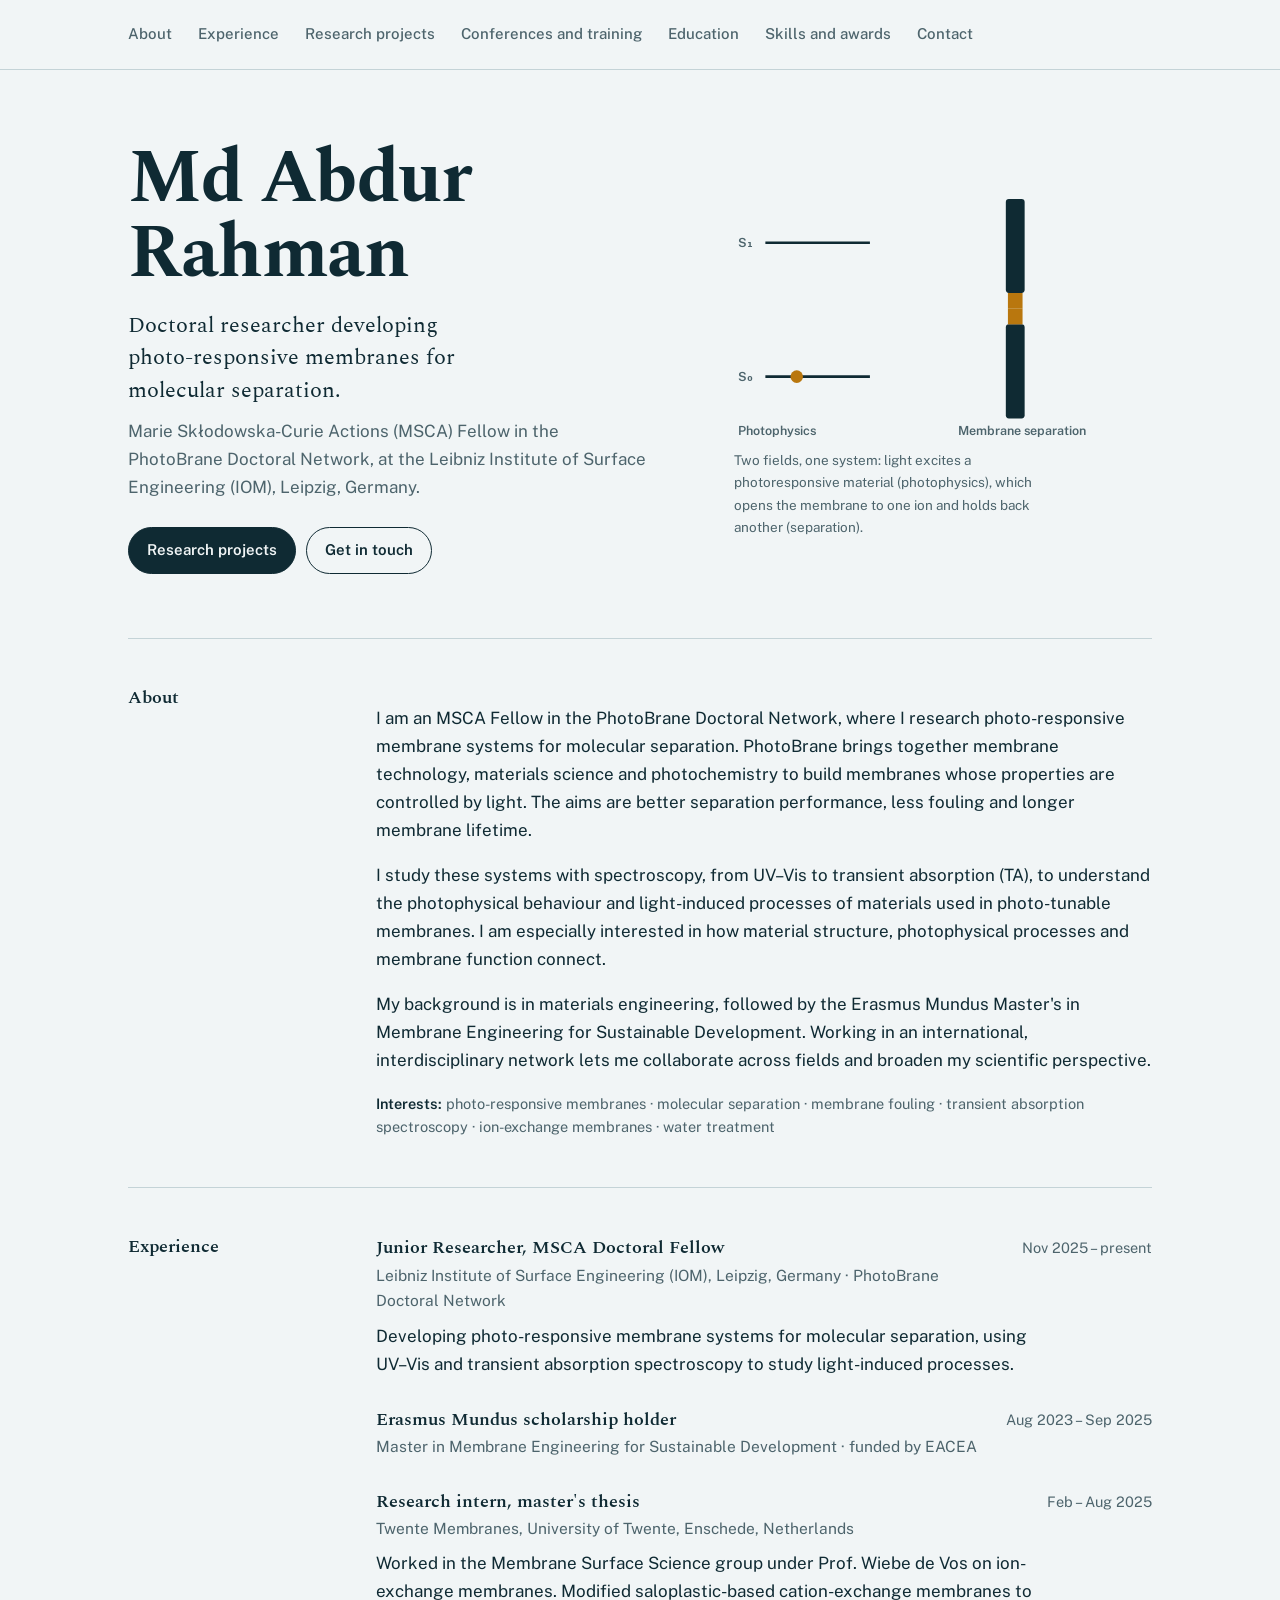
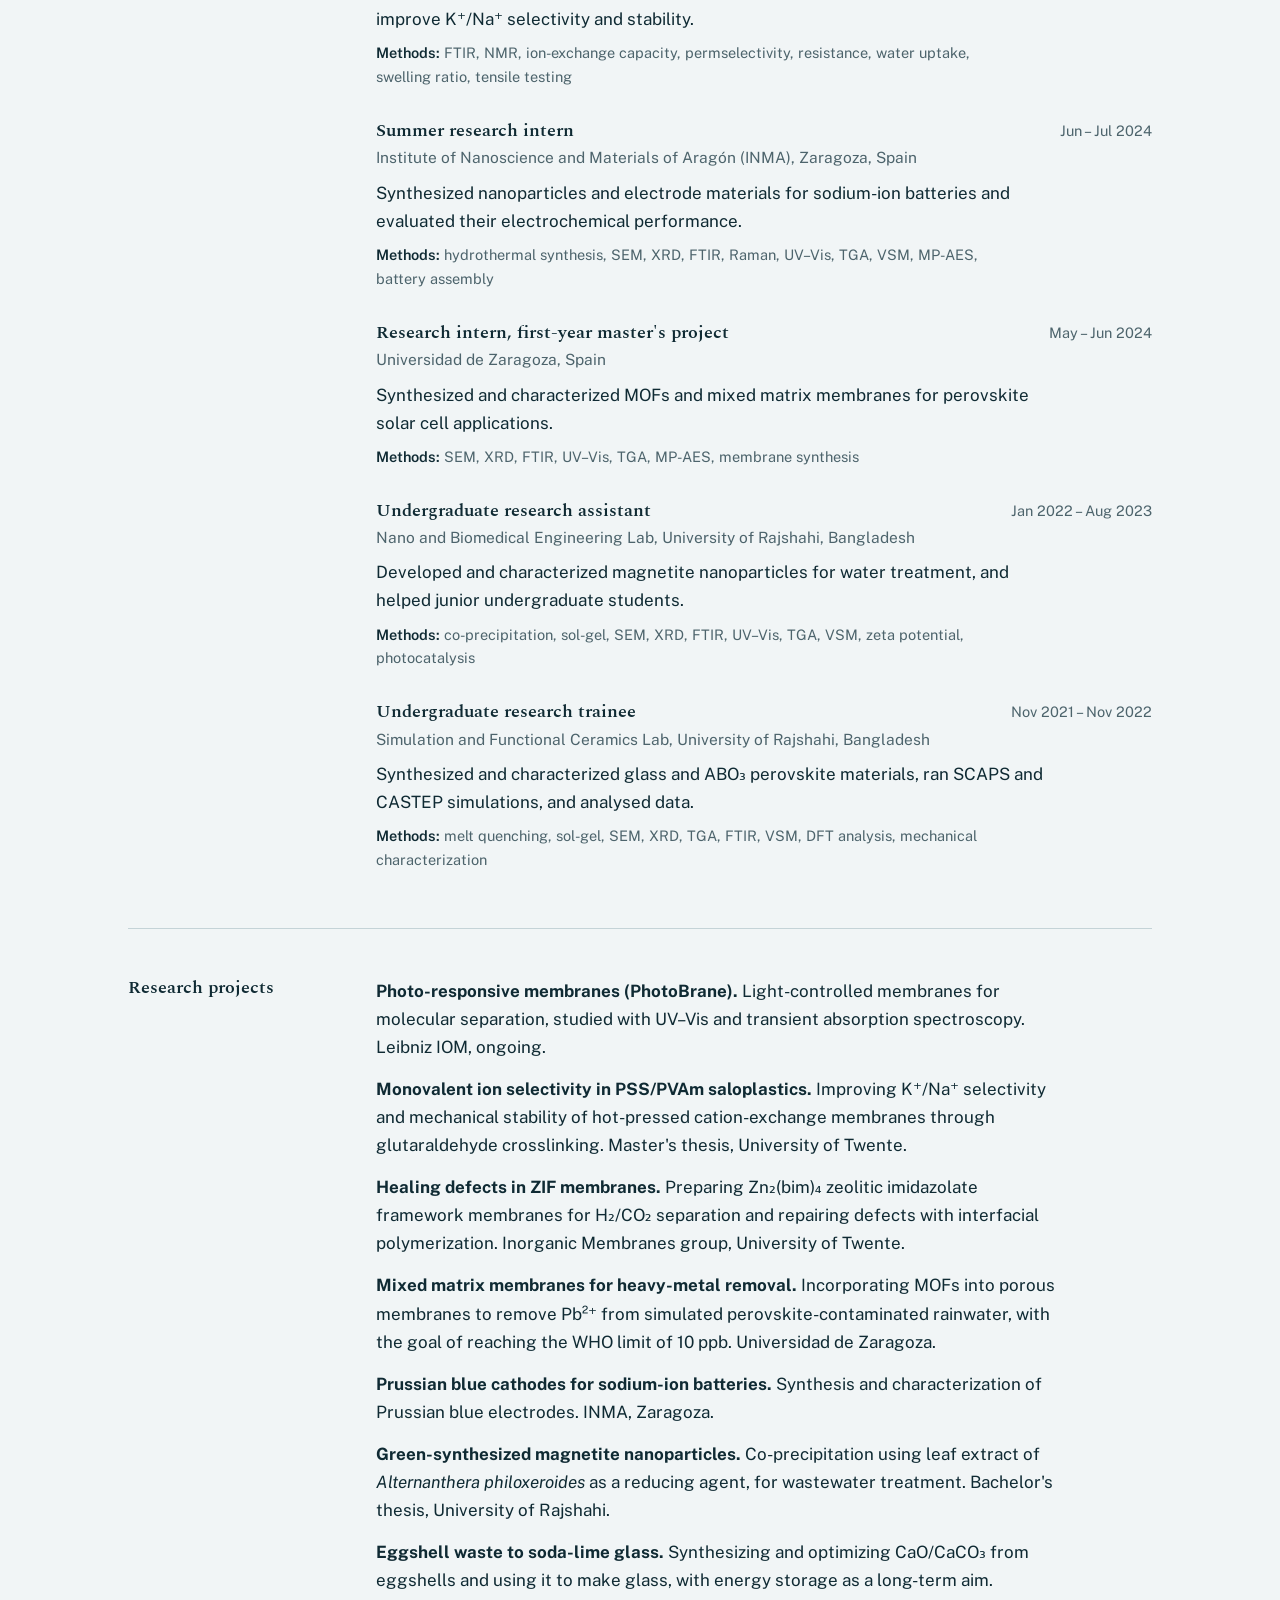
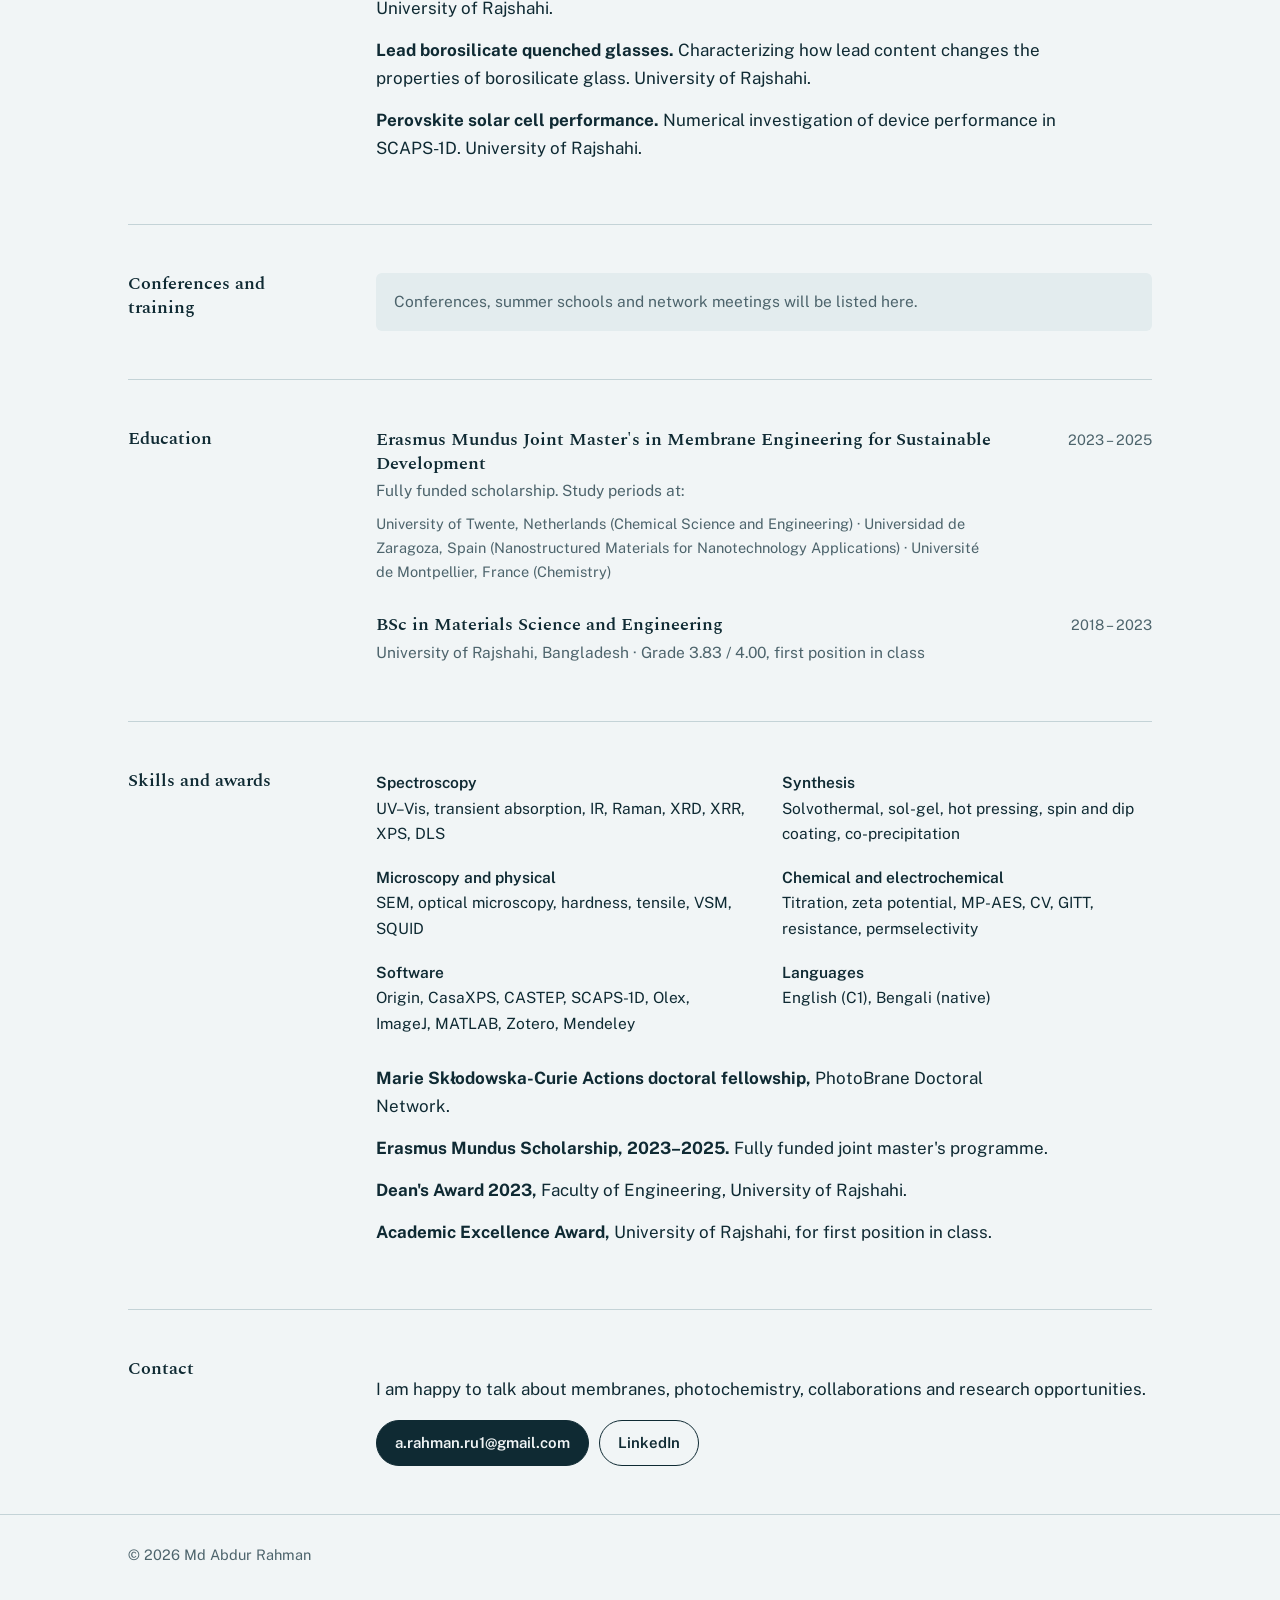
==== index.html @ 2a1a39f0 "Rename index(3).html to index.html" ====
<!DOCTYPE html>
<html lang="en">
<head>
<meta charset="utf-8">
<meta name="viewport" content="width=device-width, initial-scale=1">
<title>Md Abdur Rahman · Doctoral Researcher, Photo-responsive Membranes</title>
<meta name="description" content="MSCA doctoral researcher in the PhotoBrane network at Leibniz IOM, developing photo-responsive membranes for molecular separation.">
<link rel="preconnect" href="https://fonts.googleapis.com">
<link rel="preconnect" href="https://fonts.gstatic.com" crossorigin>
<link href="https://fonts.googleapis.com/css2?family=Spectral:ital,wght@0,400;0,600;0,700;1,400&family=Public+Sans:wght@400;500;600&display=swap" rel="stylesheet">
<style>
:root{
  --bg:#F1F5F6; --surface:#E3ECEE; --ink:#0F2A33; --muted:#4D646C; --rule:#C4D3D7; --accent:#0B7A8A; --accent-ink:#065766; --amber:#B9770E;
  --serif:'Spectral',Georgia,'Times New Roman',serif; --sans:'Public Sans',system-ui,-apple-system,'Segoe UI',sans-serif;
}
@media (prefers-color-scheme:dark){
  :root{--bg:#0C1A20; --surface:#142830; --ink:#E6EFF1; --muted:#9DB3BA; --rule:#244049; --accent:#4FC3D2; --accent-ink:#7FD8E3; --amber:#F2B84B;}
}
*{box-sizing:border-box}
html{scroll-behavior:smooth}
body{margin:0;background:var(--bg);color:var(--ink);font:400 17px/1.65 var(--sans);-webkit-font-smoothing:antialiased}
a{color:var(--accent-ink);text-underline-offset:3px}
a:focus-visible{outline:3px solid var(--accent);outline-offset:3px;border-radius:2px}
.wrap{max-width:1080px;margin:0 auto;padding:0 28px}
header.top{padding:22px 0;border-bottom:1px solid var(--rule)}
nav{display:flex;flex-wrap:wrap;gap:6px 26px;font-size:15px;font-weight:500}
nav a{color:var(--muted);text-decoration:none}
nav a:hover{color:var(--ink)}
.hero{display:grid;grid-template-columns:1.15fr .85fr;gap:40px;align-items:center;padding:72px 0 64px}
h1{font:700 clamp(2.6rem,6.2vw,4.6rem)/1.02 var(--serif);letter-spacing:-.02em;margin:0 0 18px}
.lede{font:400 1.35rem/1.5 var(--serif);color:var(--ink);max-width:34ch;margin:0 0 10px}
.sub{color:var(--muted);margin:0 0 26px;max-width:52ch}
.links{display:flex;flex-wrap:wrap;gap:10px}
.btn{display:inline-block;padding:10px 18px;border:1.5px solid var(--ink);border-radius:999px;font-weight:600;font-size:15px;text-decoration:none;color:var(--ink)}
.btn.primary{background:var(--ink);color:var(--bg)}
.btn:hover{background:var(--accent);border-color:var(--accent);color:#fff}
figure{margin:0}
figcaption{font-size:13.5px;color:var(--muted);margin-top:8px;max-width:40ch}
svg.mem{width:100%;height:auto;display:block}
.mem .wall{fill:var(--ink)}
.mem .k{fill:var(--accent)}
.mem .na{fill:var(--muted)}
.mem .lvl{stroke:var(--ink);stroke-width:2.5}
.mem .photon{fill:none;stroke:var(--amber);stroke-width:2.2}
.mem .head{fill:var(--amber)}
.mem .dhead{fill:var(--muted)}
.mem .flap{fill:var(--amber);transform-box:fill-box}
.mem .e{fill:var(--amber)}
.mem .decay{stroke:var(--muted);stroke-width:1.8;stroke-dasharray:4 4}
.mem .link{fill:none;stroke:var(--amber);stroke-width:1.5;stroke-dasharray:3 4}
.mem text{font:600 12px var(--sans);fill:var(--muted)}
.mem text.hv{font:italic 600 14px var(--serif);fill:var(--amber)}
.e{animation:elec 8s ease-in-out infinite}
.up,.down,.link{opacity:0}
.up{animation:up 8s linear infinite}
.down{animation:down 8s linear infinite}
.link{animation:link 8s linear infinite}
.ftop{transform-origin:50% 0;animation:gate 8s ease-in-out infinite}
.fbot{transform-origin:50% 100%;animation:gate 8s ease-in-out infinite}
.k1,.k2,.k3{opacity:0;animation:pass 8s ease-in-out infinite}
.k2{animation-delay:.3s}
.k3{animation-delay:.6s}
.n1,.n2{opacity:0;animation:bounce 8s ease-in-out infinite}
.n2{animation-delay:1.2s}
@keyframes elec{0%,25%{transform:translateY(0)}33%,70%{transform:translateY(-128px)}78%,100%{transform:translateY(0)}}
@keyframes up{0%,24%{opacity:0}27%,33%{opacity:1}36%,100%{opacity:0}}
@keyframes down{0%,70%{opacity:0}72%,78%{opacity:1}80%,100%{opacity:0}}
@keyframes link{0%,33%{opacity:0}38%,70%{opacity:.9}76%,100%{opacity:0}}
@keyframes gate{0%,32%{transform:scaleY(1)}40%,70%{transform:scaleY(0)}78%,100%{transform:scaleY(1)}}
@keyframes pass{0%{transform:translate(0,0);opacity:0}5%{opacity:1}38%{transform:translate(32px,0);opacity:1}42%{transform:translate(32px,0)}62%{transform:translate(110px,0);opacity:1}72%{transform:translate(135px,0);opacity:0}100%{transform:translate(0,0);opacity:0}}
@keyframes bounce{0%{transform:translate(0,0);opacity:0}5%{opacity:1}35%{transform:translate(34px,0)}55%{transform:translate(20px,4px)}95%{opacity:1}100%{transform:translate(0,0);opacity:0}}
@media (prefers-reduced-motion:reduce){
  .e,.up,.down,.link,.ftop,.fbot,.k1,.k2,.k3,.n1,.n2{animation:none}
  .e{transform:translateY(-128px)}.up{opacity:1}.link{opacity:.9}
  .ftop,.fbot{transform:scaleY(0)}
  .k1{transform:translate(120px,0);opacity:1}.k2{transform:translate(95px,0);opacity:1}.k3{transform:translate(70px,0);opacity:1}
  .n1,.n2{opacity:1;transform:translate(30px,0)}
}
.note{background:var(--surface);padding:16px 18px;border-radius:6px;color:var(--muted);font-size:15.5px;margin:0}
section{display:grid;grid-template-columns:200px 1fr;gap:20px 48px;padding:48px 0;border-top:1px solid var(--rule)}
section>h2{font:600 1.15rem/1.3 var(--serif);margin:0;color:var(--ink)}
.item{margin:0 0 30px}
.item:last-child{margin-bottom:0}
.item h3{font:600 1.12rem/1.35 var(--serif);margin:0}
.item .where{color:var(--muted);margin:2px 0 8px;font-size:15.5px}
.item .when{float:right;margin-left:16px;font-size:14.5px;color:var(--muted);white-space:nowrap}
.item p{margin:0 0 8px;max-width:68ch}
.tags{font-size:14.5px;color:var(--muted);margin:0}
.tags b{color:var(--ink);font-weight:600}
.cols{display:grid;grid-template-columns:1fr 1fr;gap:18px 36px}
.cols p{margin:0;font-size:15.5px}
.cols b{display:block;font-weight:600}
ul.plain{list-style:none;margin:0;padding:0}
ul.plain li{margin:0 0 14px;max-width:68ch}
footer{border-top:1px solid var(--rule);padding:28px 0 48px;color:var(--muted);font-size:14.5px}
@media (max-width:820px){
  .hero{grid-template-columns:1fr;padding:48px 0 40px}
  section{grid-template-columns:1fr;gap:14px;padding:36px 0}
  .cols{grid-template-columns:1fr}
  body{font-size:16.5px}
}
</style>
</head>
<body>

<header class="top"><div class="wrap">
  <nav aria-label="Sections">
    <a href="#about">About</a><a href="#experience">Experience</a><a href="#projects">Research projects</a><a href="#events">Conferences and training</a><a href="#education">Education</a><a href="#skills">Skills and awards</a><a href="#contact">Contact</a>
  </nav>
</div></header>

<main class="wrap">

<div class="hero">
  <div>
    <h1>Md Abdur Rahman</h1>
    <p class="lede">Doctoral researcher developing photo-responsive membranes for molecular separation.</p>
    <p class="sub">Marie Skłodowska-Curie Actions (MSCA) Fellow in the PhotoBrane Doctoral Network, at the Leibniz Institute of Surface Engineering (IOM), Leipzig, Germany.</p>
    <div class="links">
      <a class="btn primary" href="#projects">Research projects</a>
      <a class="btn" href="#contact">Get in touch</a>
    </div>
  </div>
  <figure>
    <svg class="mem" viewBox="0 0 400 252" role="img" aria-label="Diagram: light excites a molecule from its ground state to an excited state, which opens a gate in a membrane so potassium ions pass while sodium ions are held back">
      <!-- photophysics: energy levels, absorption and relaxation -->
      <line class="lvl" x1="30" y1="62" x2="130" y2="62"/>
      <line class="lvl" x1="30" y1="190" x2="130" y2="190"/>
      <text x="4" y="66">S₁</text><text x="4" y="194">S₀</text>
      <g class="up">
        <path class="photon" d="M60 188 q8 -9 0 -18 t0 -18 t0 -18 t0 -18 t0 -18 t0 -18 t0 -18"/>
        <polygon class="head" points="54,70 60,58 66,70"/>
        <text class="hv" x="70" y="128">hν</text>
      </g>
      <g class="down">
        <line class="decay" x1="108" y1="72" x2="108" y2="176"/>
        <polygon class="dhead" points="102,176 108,188 114,176"/>
      </g>
      <circle class="e" cx="60" cy="190" r="6"/>
      <!-- link from excited state to the gate -->
      <path class="link" d="M132 62 C190 62 228 84 262 112"/>
      <!-- membrane with light-controlled gate -->
      <rect class="wall" x="260" y="20" width="18" height="90" rx="3"/>
      <rect class="wall" x="260" y="140" width="18" height="90" rx="3"/>
      <rect class="flap ftop" x="262" y="110" width="14" height="15"/>
      <rect class="flap fbot" x="262" y="125" width="14" height="15"/>
      <circle class="k k1" cx="215" cy="116" r="5"/>
      <circle class="k k2" cx="215" cy="125" r="5"/>
      <circle class="k k3" cx="215" cy="134" r="5"/>
      <circle class="na n1" cx="215" cy="75" r="9"/>
      <circle class="na n2" cx="215" cy="175" r="9"/>
      <text x="4" y="246">Photophysics</text>
      <text x="214" y="246">Membrane separation</text>
    </svg>
    <figcaption>Two fields, one system: light excites a photoresponsive material (photophysics), which opens the membrane to one ion and holds back another (separation).</figcaption>
  </figure>
</div>

<section id="about">
  <h2>About</h2>
  <div>
    <p>I am an MSCA Fellow in the PhotoBrane Doctoral Network, where I research photo-responsive membrane systems for molecular separation. PhotoBrane brings together membrane technology, materials science and photochemistry to build membranes whose properties are controlled by light. The aims are better separation performance, less fouling and longer membrane lifetime.</p>
    <p>I study these systems with spectroscopy, from UV–Vis to transient absorption (TA), to understand the photophysical behaviour and light-induced processes of materials used in photo-tunable membranes. I am especially interested in how material structure, photophysical processes and membrane function connect.</p>
    <p>My background is in materials engineering, followed by the Erasmus Mundus Master's in Membrane Engineering for Sustainable Development. Working in an international, interdisciplinary network lets me collaborate across fields and broaden my scientific perspective.</p>
    <p class="tags"><b>Interests:</b> photo-responsive membranes · molecular separation · membrane fouling · transient absorption spectroscopy · ion-exchange membranes · water treatment</p>
  </div>
</section>

<section id="experience">
  <h2>Experience</h2>
  <div>
    <div class="item">
      <span class="when">Nov 2025 – present</span>
      <h3>Junior Researcher, MSCA Doctoral Fellow</h3>
      <p class="where">Leibniz Institute of Surface Engineering (IOM), Leipzig, Germany · PhotoBrane Doctoral Network</p>
      <p>Developing photo-responsive membrane systems for molecular separation, using UV–Vis and transient absorption spectroscopy to study light-induced processes.</p>
    </div>
    <div class="item">
      <span class="when">Aug 2023 – Sep 2025</span>
      <h3>Erasmus Mundus scholarship holder</h3>
      <p class="where">Master in Membrane Engineering for Sustainable Development · funded by EACEA</p>
    </div>
    <div class="item">
      <span class="when">Feb – Aug 2025</span>
      <h3>Research intern, master's thesis</h3>
      <p class="where">Twente Membranes, University of Twente, Enschede, Netherlands</p>
      <p>Worked in the Membrane Surface Science group under Prof. Wiebe de Vos on ion-exchange membranes. Modified saloplastic-based cation-exchange membranes to improve K⁺/Na⁺ selectivity and stability.</p>
      <p class="tags"><b>Methods:</b> FTIR, NMR, ion-exchange capacity, permselectivity, resistance, water uptake, swelling ratio, tensile testing</p>
    </div>
    <div class="item">
      <span class="when">Jun – Jul 2024</span>
      <h3>Summer research intern</h3>
      <p class="where">Institute of Nanoscience and Materials of Aragón (INMA), Zaragoza, Spain</p>
      <p>Synthesized nanoparticles and electrode materials for sodium-ion batteries and evaluated their electrochemical performance.</p>
      <p class="tags"><b>Methods:</b> hydrothermal synthesis, SEM, XRD, FTIR, Raman, UV–Vis, TGA, VSM, MP-AES, battery assembly</p>
    </div>
    <div class="item">
      <span class="when">May – Jun 2024</span>
      <h3>Research intern, first-year master's project</h3>
      <p class="where">Universidad de Zaragoza, Spain</p>
      <p>Synthesized and characterized MOFs and mixed matrix membranes for perovskite solar cell applications.</p>
      <p class="tags"><b>Methods:</b> SEM, XRD, FTIR, UV–Vis, TGA, MP-AES, membrane synthesis</p>
    </div>
    <div class="item">
      <span class="when">Jan 2022 – Aug 2023</span>
      <h3>Undergraduate research assistant</h3>
      <p class="where">Nano and Biomedical Engineering Lab, University of Rajshahi, Bangladesh</p>
      <p>Developed and characterized magnetite nanoparticles for water treatment, and helped junior undergraduate students.</p>
      <p class="tags"><b>Methods:</b> co-precipitation, sol-gel, SEM, XRD, FTIR, UV–Vis, TGA, VSM, zeta potential, photocatalysis</p>
    </div>
    <div class="item">
      <span class="when">Nov 2021 – Nov 2022</span>
      <h3>Undergraduate research trainee</h3>
      <p class="where">Simulation and Functional Ceramics Lab, University of Rajshahi, Bangladesh</p>
      <p>Synthesized and characterized glass and ABO₃ perovskite materials, ran SCAPS and CASTEP simulations, and analysed data.</p>
      <p class="tags"><b>Methods:</b> melt quenching, sol-gel, SEM, XRD, TGA, FTIR, VSM, DFT analysis, mechanical characterization</p>
    </div>
  </div>
</section>

<!-- VOLUNTEERING: add a <section id="service"> here with <h2>Volunteering</h2> and .item blocks (role, organisation, dates, one line about what you did). Then add a nav link. -->

<section id="projects">
  <h2>Research projects</h2>
  <ul class="plain">
    <li><strong>Photo-responsive membranes (PhotoBrane).</strong> Light-controlled membranes for molecular separation, studied with UV–Vis and transient absorption spectroscopy. Leibniz IOM, ongoing.</li>
    <li><strong>Monovalent ion selectivity in PSS/PVAm saloplastics.</strong> Improving K⁺/Na⁺ selectivity and mechanical stability of hot-pressed cation-exchange membranes through glutaraldehyde crosslinking. Master's thesis, University of Twente.</li>
    <li><strong>Healing defects in ZIF membranes.</strong> Preparing Zn₂(bim)₄ zeolitic imidazolate framework membranes for H₂/CO₂ separation and repairing defects with interfacial polymerization. Inorganic Membranes group, University of Twente.</li>
    <li><strong>Mixed matrix membranes for heavy-metal removal.</strong> Incorporating MOFs into porous membranes to remove Pb²⁺ from simulated perovskite-contaminated rainwater, with the goal of reaching the WHO limit of 10 ppb. Universidad de Zaragoza.</li>
    <li><strong>Prussian blue cathodes for sodium-ion batteries.</strong> Synthesis and characterization of Prussian blue electrodes. INMA, Zaragoza.</li>
    <li><strong>Green-synthesized magnetite nanoparticles.</strong> Co-precipitation using leaf extract of <em>Alternanthera philoxeroides</em> as a reducing agent, for wastewater treatment. Bachelor's thesis, University of Rajshahi.</li>
    <li><strong>Eggshell waste to soda-lime glass.</strong> Synthesizing and optimizing CaO/CaCO₃ from eggshells and using it to make glass, with energy storage as a long-term aim. University of Rajshahi.</li>
    <li><strong>Lead borosilicate quenched glasses.</strong> Characterizing how lead content changes the properties of borosilicate glass. University of Rajshahi.</li>
    <li><strong>Perovskite solar cell performance.</strong> Numerical investigation of device performance in SCAPS-1D. University of Rajshahi.</li>
  </ul>
</section>

<section id="events">
  <h2>Conferences and training</h2>
  <div>
    <p class="note">Conferences, summer schools and network meetings will be listed here.</p>
    <!-- ADD EVENTS HERE, newest first, and delete the note above. Copy this block for each event:
    <div class="item">
      <span class="when">Month Year</span>
      <h3>Event name</h3>
      <p class="where">City, Country · Poster / Talk / Participant</p>
      <p>One line on what you presented or learned.</p>
    </div>
    -->
  </div>
</section>

<!--
PUBLICATIONS: when you have them, add this section before "Education" and add a nav link:
<section id="publications"><h2>Publications</h2><div>
  <div class="item"><h3>Paper title</h3><p class="where">Authors · Journal, Year</p><p><a href="DOI-URL">DOI</a></p></div>
</div></section>
-->

<section id="education">
  <h2>Education</h2>
  <div>
    <div class="item">
      <span class="when">2023 – 2025</span>
      <h3>Erasmus Mundus Joint Master's in Membrane Engineering for Sustainable Development</h3>
      <p class="where">Fully funded scholarship. Study periods at:</p>
      <p class="tags">University of Twente, Netherlands (Chemical Science and Engineering) · Universidad de Zaragoza, Spain (Nanostructured Materials for Nanotechnology Applications) · Université de Montpellier, France (Chemistry)</p>
    </div>
    <div class="item">
      <span class="when">2018 – 2023</span>
      <h3>BSc in Materials Science and Engineering</h3>
      <p class="where">University of Rajshahi, Bangladesh · Grade 3.83 / 4.00, first position in class</p>
    </div>
  </div>
</section>

<section id="skills">
  <h2>Skills and awards</h2>
  <div>
    <div class="cols">
      <p><b>Spectroscopy</b>UV–Vis, transient absorption, IR, Raman, XRD, XRR, XPS, DLS</p>
      <p><b>Synthesis</b>Solvothermal, sol-gel, hot pressing, spin and dip coating, co-precipitation</p>
      <p><b>Microscopy and physical</b>SEM, optical microscopy, hardness, tensile, VSM, SQUID</p>
      <p><b>Chemical and electrochemical</b>Titration, zeta potential, MP-AES, CV, GITT, resistance, permselectivity</p>
      <p><b>Software</b>Origin, CasaXPS, CASTEP, SCAPS-1D, Olex, ImageJ, MATLAB, Zotero, Mendeley</p>
      <p><b>Languages</b>English (C1), Bengali (native)</p>
    </div>
    <ul class="plain" style="margin-top:28px">
      <li><strong>Marie Skłodowska-Curie Actions doctoral fellowship,</strong> PhotoBrane Doctoral Network.</li>
      <li><strong>Erasmus Mundus Scholarship, 2023–2025.</strong> Fully funded joint master's programme.</li>
      <li><strong>Dean's Award 2023,</strong> Faculty of Engineering, University of Rajshahi.</li>
      <li><strong>Academic Excellence Award,</strong> University of Rajshahi, for first position in class.</li>
      <!-- ADD OTHER PRIZES, PRESENTATIONS AND SUMMER SCHOOLS HERE as <li><strong>Title,</strong> details.</li> -->
    </ul>
  </div>
</section>

<section id="contact">
  <h2>Contact</h2>
  <div>
    <p>I am happy to talk about membranes, photochemistry, collaborations and research opportunities.</p>
    <div class="links">
      <a class="btn primary" href="mailto:a.rahman.ru1@gmail.com">a.rahman.ru1@gmail.com</a>
      <a class="btn" href="https://www.linkedin.com/in/abdur-rahman-in/">LinkedIn</a>
      <!-- ADD ORCID AND GOOGLE SCHOLAR BUTTONS HERE once you have the links -->
    </div>
  </div>
</section>

</main>

<footer><div class="wrap">© <span id="y">2026</span> Md Abdur Rahman</div></footer>
<script>document.getElementById('y').textContent=new Date().getFullYear();</script>
</body>
</html>
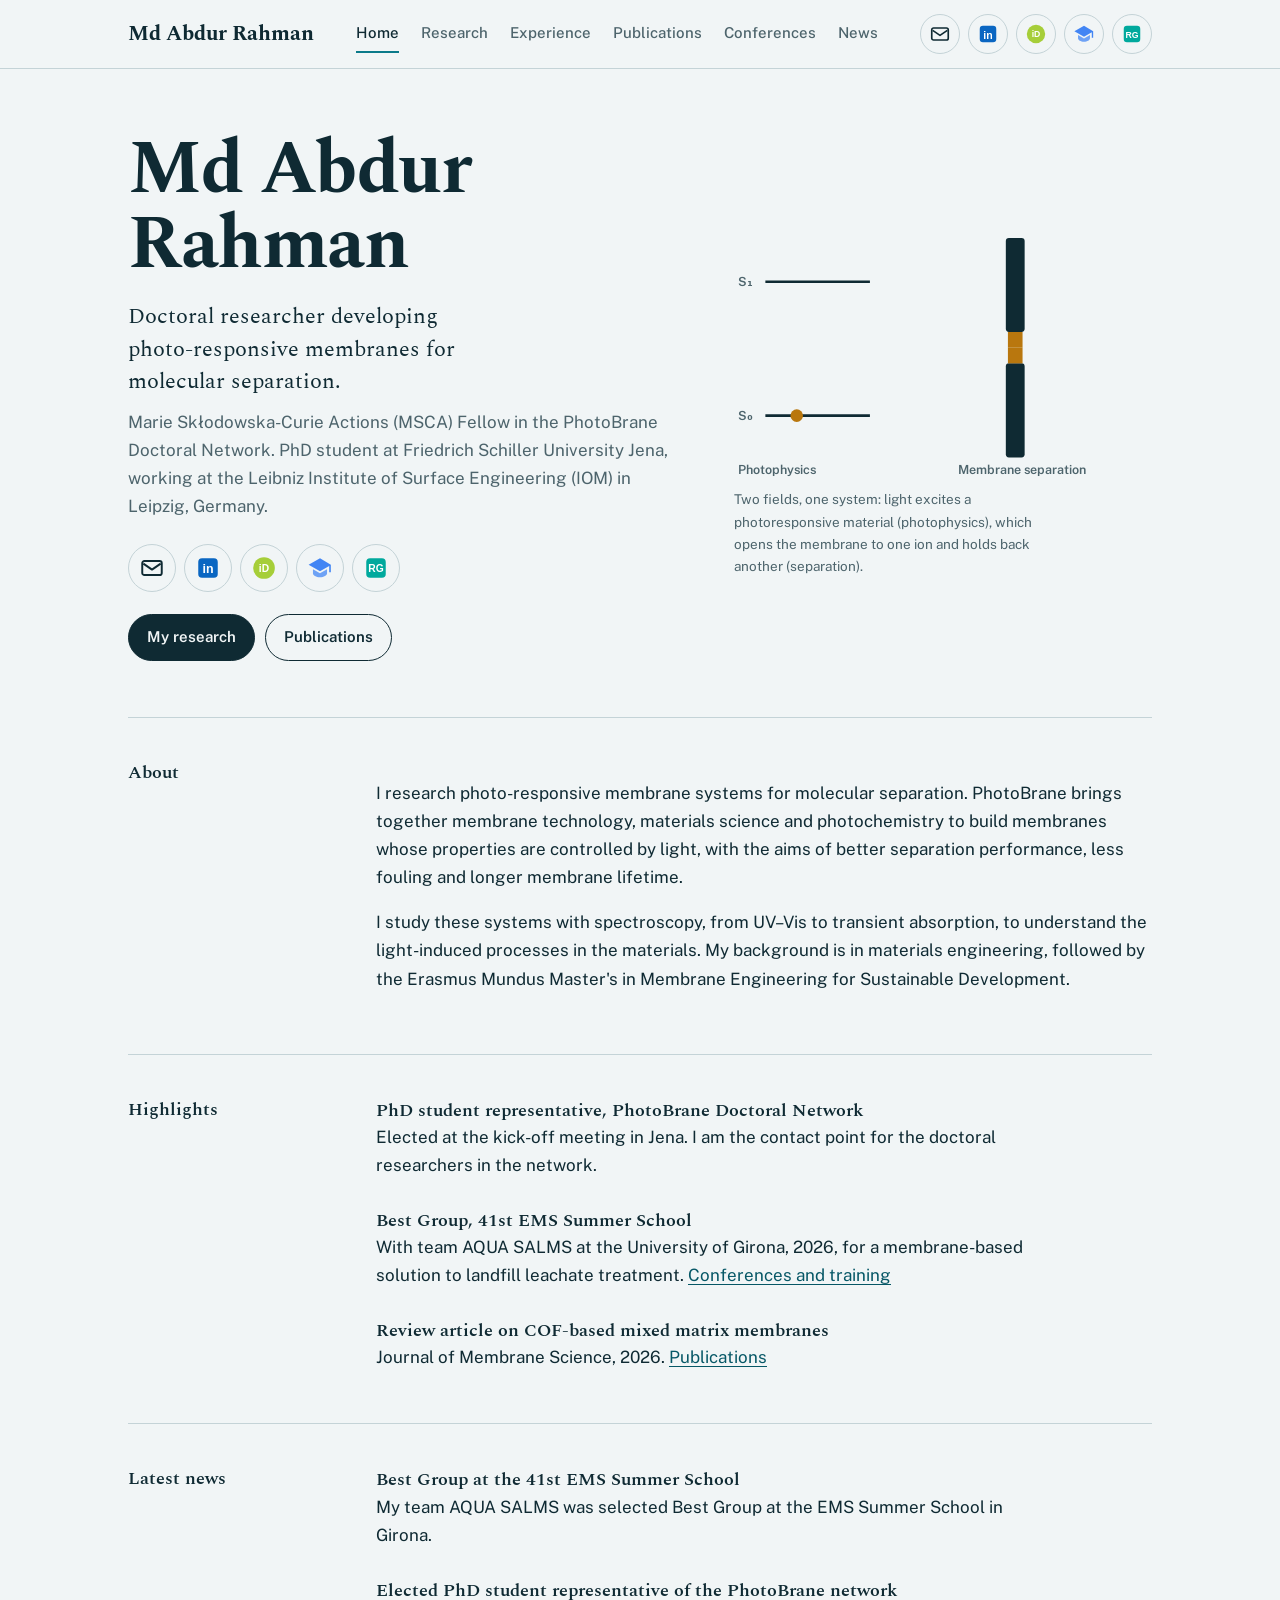
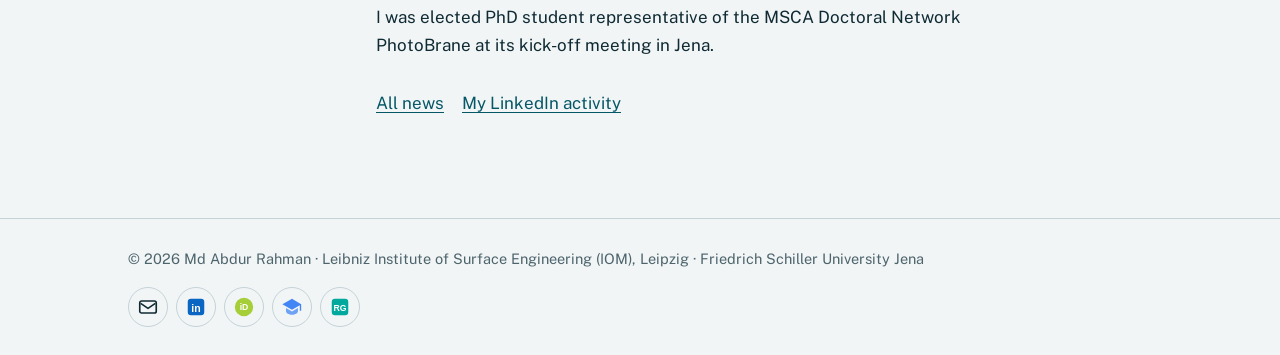
==== commit dd1fad29: "Add files via upload" ====
--- a/index.html
+++ b/index.html
@@ -4,126 +4,29 @@
 <meta charset="utf-8">
 <meta name="viewport" content="width=device-width, initial-scale=1">
 <title>Md Abdur Rahman · Doctoral Researcher, Photo-responsive Membranes</title>
-<meta name="description" content="MSCA doctoral researcher in the PhotoBrane network at Leibniz IOM, developing photo-responsive membranes for molecular separation.">
+<meta name="description" content="MSCA doctoral researcher in the PhotoBrane network, developing photo-responsive membranes for molecular separation.">
+<link rel="icon" href="data:image/svg+xml,%3Csvg xmlns='http://www.w3.org/2000/svg' viewBox='0 0 32 32'%3E%3Ccircle cx='16' cy='16' r='14' fill='%230B7A8A'/%3E%3C/svg%3E">
 <link rel="preconnect" href="https://fonts.googleapis.com">
 <link rel="preconnect" href="https://fonts.gstatic.com" crossorigin>
 <link href="https://fonts.googleapis.com/css2?family=Spectral:ital,wght@0,400;0,600;0,700;1,400&family=Public+Sans:wght@400;500;600&display=swap" rel="stylesheet">
-<style>
-:root{
-  --bg:#F1F5F6; --surface:#E3ECEE; --ink:#0F2A33; --muted:#4D646C; --rule:#C4D3D7; --accent:#0B7A8A; --accent-ink:#065766; --amber:#B9770E;
-  --serif:'Spectral',Georgia,'Times New Roman',serif; --sans:'Public Sans',system-ui,-apple-system,'Segoe UI',sans-serif;
-}
-@media (prefers-color-scheme:dark){
-  :root{--bg:#0C1A20; --surface:#142830; --ink:#E6EFF1; --muted:#9DB3BA; --rule:#244049; --accent:#4FC3D2; --accent-ink:#7FD8E3; --amber:#F2B84B;}
-}
-*{box-sizing:border-box}
-html{scroll-behavior:smooth}
-body{margin:0;background:var(--bg);color:var(--ink);font:400 17px/1.65 var(--sans);-webkit-font-smoothing:antialiased}
-a{color:var(--accent-ink);text-underline-offset:3px}
-a:focus-visible{outline:3px solid var(--accent);outline-offset:3px;border-radius:2px}
-.wrap{max-width:1080px;margin:0 auto;padding:0 28px}
-header.top{padding:22px 0;border-bottom:1px solid var(--rule)}
-nav{display:flex;flex-wrap:wrap;gap:6px 26px;font-size:15px;font-weight:500}
-nav a{color:var(--muted);text-decoration:none}
-nav a:hover{color:var(--ink)}
-.hero{display:grid;grid-template-columns:1.15fr .85fr;gap:40px;align-items:center;padding:72px 0 64px}
-h1{font:700 clamp(2.6rem,6.2vw,4.6rem)/1.02 var(--serif);letter-spacing:-.02em;margin:0 0 18px}
-.lede{font:400 1.35rem/1.5 var(--serif);color:var(--ink);max-width:34ch;margin:0 0 10px}
-.sub{color:var(--muted);margin:0 0 26px;max-width:52ch}
-.links{display:flex;flex-wrap:wrap;gap:10px}
-.btn{display:inline-block;padding:10px 18px;border:1.5px solid var(--ink);border-radius:999px;font-weight:600;font-size:15px;text-decoration:none;color:var(--ink)}
-.btn.primary{background:var(--ink);color:var(--bg)}
-.btn:hover{background:var(--accent);border-color:var(--accent);color:#fff}
-figure{margin:0}
-figcaption{font-size:13.5px;color:var(--muted);margin-top:8px;max-width:40ch}
-svg.mem{width:100%;height:auto;display:block}
-.mem .wall{fill:var(--ink)}
-.mem .k{fill:var(--accent)}
-.mem .na{fill:var(--muted)}
-.mem .lvl{stroke:var(--ink);stroke-width:2.5}
-.mem .photon{fill:none;stroke:var(--amber);stroke-width:2.2}
-.mem .head{fill:var(--amber)}
-.mem .dhead{fill:var(--muted)}
-.mem .flap{fill:var(--amber);transform-box:fill-box}
-.mem .e{fill:var(--amber)}
-.mem .decay{stroke:var(--muted);stroke-width:1.8;stroke-dasharray:4 4}
-.mem .link{fill:none;stroke:var(--amber);stroke-width:1.5;stroke-dasharray:3 4}
-.mem text{font:600 12px var(--sans);fill:var(--muted)}
-.mem text.hv{font:italic 600 14px var(--serif);fill:var(--amber)}
-.e{animation:elec 8s ease-in-out infinite}
-.up,.down,.link{opacity:0}
-.up{animation:up 8s linear infinite}
-.down{animation:down 8s linear infinite}
-.link{animation:link 8s linear infinite}
-.ftop{transform-origin:50% 0;animation:gate 8s ease-in-out infinite}
-.fbot{transform-origin:50% 100%;animation:gate 8s ease-in-out infinite}
-.k1,.k2,.k3{opacity:0;animation:pass 8s ease-in-out infinite}
-.k2{animation-delay:.3s}
-.k3{animation-delay:.6s}
-.n1,.n2{opacity:0;animation:bounce 8s ease-in-out infinite}
-.n2{animation-delay:1.2s}
-@keyframes elec{0%,25%{transform:translateY(0)}33%,70%{transform:translateY(-128px)}78%,100%{transform:translateY(0)}}
-@keyframes up{0%,24%{opacity:0}27%,33%{opacity:1}36%,100%{opacity:0}}
-@keyframes down{0%,70%{opacity:0}72%,78%{opacity:1}80%,100%{opacity:0}}
-@keyframes link{0%,33%{opacity:0}38%,70%{opacity:.9}76%,100%{opacity:0}}
-@keyframes gate{0%,32%{transform:scaleY(1)}40%,70%{transform:scaleY(0)}78%,100%{transform:scaleY(1)}}
-@keyframes pass{0%{transform:translate(0,0);opacity:0}5%{opacity:1}38%{transform:translate(32px,0);opacity:1}42%{transform:translate(32px,0)}62%{transform:translate(110px,0);opacity:1}72%{transform:translate(135px,0);opacity:0}100%{transform:translate(0,0);opacity:0}}
-@keyframes bounce{0%{transform:translate(0,0);opacity:0}5%{opacity:1}35%{transform:translate(34px,0)}55%{transform:translate(20px,4px)}95%{opacity:1}100%{transform:translate(0,0);opacity:0}}
-@media (prefers-reduced-motion:reduce){
-  .e,.up,.down,.link,.ftop,.fbot,.k1,.k2,.k3,.n1,.n2{animation:none}
-  .e{transform:translateY(-128px)}.up{opacity:1}.link{opacity:.9}
-  .ftop,.fbot{transform:scaleY(0)}
-  .k1{transform:translate(120px,0);opacity:1}.k2{transform:translate(95px,0);opacity:1}.k3{transform:translate(70px,0);opacity:1}
-  .n1,.n2{opacity:1;transform:translate(30px,0)}
-}
-.note{background:var(--surface);padding:16px 18px;border-radius:6px;color:var(--muted);font-size:15.5px;margin:0}
-section{display:grid;grid-template-columns:200px 1fr;gap:20px 48px;padding:48px 0;border-top:1px solid var(--rule)}
-section>h2{font:600 1.15rem/1.3 var(--serif);margin:0;color:var(--ink)}
-.item{margin:0 0 30px}
-.item:last-child{margin-bottom:0}
-.item h3{font:600 1.12rem/1.35 var(--serif);margin:0}
-.item .where{color:var(--muted);margin:2px 0 8px;font-size:15.5px}
-.item .when{float:right;margin-left:16px;font-size:14.5px;color:var(--muted);white-space:nowrap}
-.item p{margin:0 0 8px;max-width:68ch}
-.tags{font-size:14.5px;color:var(--muted);margin:0}
-.tags b{color:var(--ink);font-weight:600}
-.cols{display:grid;grid-template-columns:1fr 1fr;gap:18px 36px}
-.cols p{margin:0;font-size:15.5px}
-.cols b{display:block;font-weight:600}
-ul.plain{list-style:none;margin:0;padding:0}
-ul.plain li{margin:0 0 14px;max-width:68ch}
-footer{border-top:1px solid var(--rule);padding:28px 0 48px;color:var(--muted);font-size:14.5px}
-@media (max-width:820px){
-  .hero{grid-template-columns:1fr;padding:48px 0 40px}
-  section{grid-template-columns:1fr;gap:14px;padding:36px 0}
-  .cols{grid-template-columns:1fr}
-  body{font-size:16.5px}
-}
-</style>
+<link rel="stylesheet" href="style.css">
 </head>
 <body>
-
-<header class="top"><div class="wrap">
-  <nav aria-label="Sections">
-    <a href="#about">About</a><a href="#experience">Experience</a><a href="#projects">Research projects</a><a href="#events">Conferences and training</a><a href="#education">Education</a><a href="#skills">Skills and awards</a><a href="#contact">Contact</a>
-  </nav>
-</div></header>
-
+<header id="site-header"></header>
 <main class="wrap">
-
 <div class="hero">
   <div>
-    <h1>Md Abdur Rahman</h1>
+    <h1 class="name">Md Abdur Rahman</h1>
     <p class="lede">Doctoral researcher developing photo-responsive membranes for molecular separation.</p>
-    <p class="sub">Marie Skłodowska-Curie Actions (MSCA) Fellow in the PhotoBrane Doctoral Network, at the Leibniz Institute of Surface Engineering (IOM), Leipzig, Germany.</p>
+    <p class="sub">Marie Skłodowska-Curie Actions (MSCA) Fellow in the PhotoBrane Doctoral Network. PhD student at Friedrich Schiller University Jena, working at the Leibniz Institute of Surface Engineering (IOM) in Leipzig, Germany.</p>
+    <div id="hero-icons"></div>
     <div class="links">
-      <a class="btn primary" href="#projects">Research projects</a>
-      <a class="btn" href="#contact">Get in touch</a>
+      <a class="btn primary" href="research.html">My research</a>
+      <a class="btn" href="publications.html">Publications</a>
     </div>
   </div>
   <figure>
     <svg class="mem" viewBox="0 0 400 252" role="img" aria-label="Diagram: light excites a molecule from its ground state to an excited state, which opens a gate in a membrane so potassium ions pass while sodium ions are held back">
-      <!-- photophysics: energy levels, absorption and relaxation -->
       <line class="lvl" x1="30" y1="62" x2="130" y2="62"/>
       <line class="lvl" x1="30" y1="190" x2="130" y2="190"/>
       <text x="4" y="66">S₁</text><text x="4" y="194">S₀</text>
@@ -137,9 +40,7 @@
         <polygon class="dhead" points="102,176 108,188 114,176"/>
       </g>
       <circle class="e" cx="60" cy="190" r="6"/>
-      <!-- link from excited state to the gate -->
       <path class="link" d="M132 62 C190 62 228 84 262 112"/>
-      <!-- membrane with light-controlled gate -->
       <rect class="wall" x="260" y="20" width="18" height="90" rx="3"/>
       <rect class="wall" x="260" y="140" width="18" height="90" rx="3"/>
       <rect class="flap ftop" x="262" y="110" width="14" height="15"/>
@@ -159,157 +60,36 @@
 <section id="about">
   <h2>About</h2>
   <div>
-    <p>I am an MSCA Fellow in the PhotoBrane Doctoral Network, where I research photo-responsive membrane systems for molecular separation. PhotoBrane brings together membrane technology, materials science and photochemistry to build membranes whose properties are controlled by light. The aims are better separation performance, less fouling and longer membrane lifetime.</p>
-    <p>I study these systems with spectroscopy, from UV–Vis to transient absorption (TA), to understand the photophysical behaviour and light-induced processes of materials used in photo-tunable membranes. I am especially interested in how material structure, photophysical processes and membrane function connect.</p>
-    <p>My background is in materials engineering, followed by the Erasmus Mundus Master's in Membrane Engineering for Sustainable Development. Working in an international, interdisciplinary network lets me collaborate across fields and broaden my scientific perspective.</p>
-    <p class="tags"><b>Interests:</b> photo-responsive membranes · molecular separation · membrane fouling · transient absorption spectroscopy · ion-exchange membranes · water treatment</p>
+    <p>I research photo-responsive membrane systems for molecular separation. PhotoBrane brings together membrane technology, materials science and photochemistry to build membranes whose properties are controlled by light, with the aims of better separation performance, less fouling and longer membrane lifetime.</p>
+    <p>I study these systems with spectroscopy, from UV–Vis to transient absorption, to understand the light-induced processes in the materials. My background is in materials engineering, followed by the Erasmus Mundus Master's in Membrane Engineering for Sustainable Development.</p>
   </div>
 </section>
 
-<section id="experience">
-  <h2>Experience</h2>
+<section id="highlights">
+  <h2>Highlights</h2>
   <div>
     <div class="item">
-      <span class="when">Nov 2025 – present</span>
-      <h3>Junior Researcher, MSCA Doctoral Fellow</h3>
-      <p class="where">Leibniz Institute of Surface Engineering (IOM), Leipzig, Germany · PhotoBrane Doctoral Network</p>
-      <p>Developing photo-responsive membrane systems for molecular separation, using UV–Vis and transient absorption spectroscopy to study light-induced processes.</p>
+      <h3>PhD student representative, PhotoBrane Doctoral Network</h3>
+      <p>Elected at the kick-off meeting in Jena. I am the contact point for the doctoral researchers in the network.</p>
     </div>
     <div class="item">
-      <span class="when">Aug 2023 – Sep 2025</span>
-      <h3>Erasmus Mundus scholarship holder</h3>
-      <p class="where">Master in Membrane Engineering for Sustainable Development · funded by EACEA</p>
+      <h3>Best Group, 41st EMS Summer School</h3>
+      <p>With team AQUA SALMS at the University of Girona, 2026, for a membrane-based solution to landfill leachate treatment. <a href="events.html">Conferences and training</a></p>
     </div>
     <div class="item">
-      <span class="when">Feb – Aug 2025</span>
-      <h3>Research intern, master's thesis</h3>
-      <p class="where">Twente Membranes, University of Twente, Enschede, Netherlands</p>
-      <p>Worked in the Membrane Surface Science group under Prof. Wiebe de Vos on ion-exchange membranes. Modified saloplastic-based cation-exchange membranes to improve K⁺/Na⁺ selectivity and stability.</p>
-      <p class="tags"><b>Methods:</b> FTIR, NMR, ion-exchange capacity, permselectivity, resistance, water uptake, swelling ratio, tensile testing</p>
-    </div>
-    <div class="item">
-      <span class="when">Jun – Jul 2024</span>
-      <h3>Summer research intern</h3>
-      <p class="where">Institute of Nanoscience and Materials of Aragón (INMA), Zaragoza, Spain</p>
-      <p>Synthesized nanoparticles and electrode materials for sodium-ion batteries and evaluated their electrochemical performance.</p>
-      <p class="tags"><b>Methods:</b> hydrothermal synthesis, SEM, XRD, FTIR, Raman, UV–Vis, TGA, VSM, MP-AES, battery assembly</p>
-    </div>
-    <div class="item">
-      <span class="when">May – Jun 2024</span>
-      <h3>Research intern, first-year master's project</h3>
-      <p class="where">Universidad de Zaragoza, Spain</p>
-      <p>Synthesized and characterized MOFs and mixed matrix membranes for perovskite solar cell applications.</p>
-      <p class="tags"><b>Methods:</b> SEM, XRD, FTIR, UV–Vis, TGA, MP-AES, membrane synthesis</p>
-    </div>
-    <div class="item">
-      <span class="when">Jan 2022 – Aug 2023</span>
-      <h3>Undergraduate research assistant</h3>
-      <p class="where">Nano and Biomedical Engineering Lab, University of Rajshahi, Bangladesh</p>
-      <p>Developed and characterized magnetite nanoparticles for water treatment, and helped junior undergraduate students.</p>
-      <p class="tags"><b>Methods:</b> co-precipitation, sol-gel, SEM, XRD, FTIR, UV–Vis, TGA, VSM, zeta potential, photocatalysis</p>
-    </div>
-    <div class="item">
-      <span class="when">Nov 2021 – Nov 2022</span>
-      <h3>Undergraduate research trainee</h3>
-      <p class="where">Simulation and Functional Ceramics Lab, University of Rajshahi, Bangladesh</p>
-      <p>Synthesized and characterized glass and ABO₃ perovskite materials, ran SCAPS and CASTEP simulations, and analysed data.</p>
-      <p class="tags"><b>Methods:</b> melt quenching, sol-gel, SEM, XRD, TGA, FTIR, VSM, DFT analysis, mechanical characterization</p>
+      <h3>Review article on COF-based mixed matrix membranes</h3>
+      <p>Journal of Membrane Science, 2026. <a href="publications.html">Publications</a></p>
     </div>
   </div>
 </section>
 
-<!-- VOLUNTEERING: add a <section id="service"> here with <h2>Volunteering</h2> and .item blocks (role, organisation, dates, one line about what you did). Then add a nav link. -->
-
-<section id="projects">
-  <h2>Research projects</h2>
-  <ul class="plain">
-    <li><strong>Photo-responsive membranes (PhotoBrane).</strong> Light-controlled membranes for molecular separation, studied with UV–Vis and transient absorption spectroscopy. Leibniz IOM, ongoing.</li>
-    <li><strong>Monovalent ion selectivity in PSS/PVAm saloplastics.</strong> Improving K⁺/Na⁺ selectivity and mechanical stability of hot-pressed cation-exchange membranes through glutaraldehyde crosslinking. Master's thesis, University of Twente.</li>
-    <li><strong>Healing defects in ZIF membranes.</strong> Preparing Zn₂(bim)₄ zeolitic imidazolate framework membranes for H₂/CO₂ separation and repairing defects with interfacial polymerization. Inorganic Membranes group, University of Twente.</li>
-    <li><strong>Mixed matrix membranes for heavy-metal removal.</strong> Incorporating MOFs into porous membranes to remove Pb²⁺ from simulated perovskite-contaminated rainwater, with the goal of reaching the WHO limit of 10 ppb. Universidad de Zaragoza.</li>
-    <li><strong>Prussian blue cathodes for sodium-ion batteries.</strong> Synthesis and characterization of Prussian blue electrodes. INMA, Zaragoza.</li>
-    <li><strong>Green-synthesized magnetite nanoparticles.</strong> Co-precipitation using leaf extract of <em>Alternanthera philoxeroides</em> as a reducing agent, for wastewater treatment. Bachelor's thesis, University of Rajshahi.</li>
-    <li><strong>Eggshell waste to soda-lime glass.</strong> Synthesizing and optimizing CaO/CaCO₃ from eggshells and using it to make glass, with energy storage as a long-term aim. University of Rajshahi.</li>
-    <li><strong>Lead borosilicate quenched glasses.</strong> Characterizing how lead content changes the properties of borosilicate glass. University of Rajshahi.</li>
-    <li><strong>Perovskite solar cell performance.</strong> Numerical investigation of device performance in SCAPS-1D. University of Rajshahi.</li>
-  </ul>
+<section id="latest">
+  <h2>Latest news</h2>
+  <div id="latest-posts"><noscript>Please enable JavaScript to see the latest news.</noscript></div>
 </section>
-
-<section id="events">
-  <h2>Conferences and training</h2>
-  <div>
-    <p class="note">Conferences, summer schools and network meetings will be listed here.</p>
-    <!-- ADD EVENTS HERE, newest first, and delete the note above. Copy this block for each event:
-    <div class="item">
-      <span class="when">Month Year</span>
-      <h3>Event name</h3>
-      <p class="where">City, Country · Poster / Talk / Participant</p>
-      <p>One line on what you presented or learned.</p>
-    </div>
-    -->
-  </div>
-</section>
-
-<!--
-PUBLICATIONS: when you have them, add this section before "Education" and add a nav link:
-<section id="publications"><h2>Publications</h2><div>
-  <div class="item"><h3>Paper title</h3><p class="where">Authors · Journal, Year</p><p><a href="DOI-URL">DOI</a></p></div>
-</div></section>
--->
-
-<section id="education">
-  <h2>Education</h2>
-  <div>
-    <div class="item">
-      <span class="when">2023 – 2025</span>
-      <h3>Erasmus Mundus Joint Master's in Membrane Engineering for Sustainable Development</h3>
-      <p class="where">Fully funded scholarship. Study periods at:</p>
-      <p class="tags">University of Twente, Netherlands (Chemical Science and Engineering) · Universidad de Zaragoza, Spain (Nanostructured Materials for Nanotechnology Applications) · Université de Montpellier, France (Chemistry)</p>
-    </div>
-    <div class="item">
-      <span class="when">2018 – 2023</span>
-      <h3>BSc in Materials Science and Engineering</h3>
-      <p class="where">University of Rajshahi, Bangladesh · Grade 3.83 / 4.00, first position in class</p>
-    </div>
-  </div>
-</section>
-
-<section id="skills">
-  <h2>Skills and awards</h2>
-  <div>
-    <div class="cols">
-      <p><b>Spectroscopy</b>UV–Vis, transient absorption, IR, Raman, XRD, XRR, XPS, DLS</p>
-      <p><b>Synthesis</b>Solvothermal, sol-gel, hot pressing, spin and dip coating, co-precipitation</p>
-      <p><b>Microscopy and physical</b>SEM, optical microscopy, hardness, tensile, VSM, SQUID</p>
-      <p><b>Chemical and electrochemical</b>Titration, zeta potential, MP-AES, CV, GITT, resistance, permselectivity</p>
-      <p><b>Software</b>Origin, CasaXPS, CASTEP, SCAPS-1D, Olex, ImageJ, MATLAB, Zotero, Mendeley</p>
-      <p><b>Languages</b>English (C1), Bengali (native)</p>
-    </div>
-    <ul class="plain" style="margin-top:28px">
-      <li><strong>Marie Skłodowska-Curie Actions doctoral fellowship,</strong> PhotoBrane Doctoral Network.</li>
-      <li><strong>Erasmus Mundus Scholarship, 2023–2025.</strong> Fully funded joint master's programme.</li>
-      <li><strong>Dean's Award 2023,</strong> Faculty of Engineering, University of Rajshahi.</li>
-      <li><strong>Academic Excellence Award,</strong> University of Rajshahi, for first position in class.</li>
-      <!-- ADD OTHER PRIZES, PRESENTATIONS AND SUMMER SCHOOLS HERE as <li><strong>Title,</strong> details.</li> -->
-    </ul>
-  </div>
-</section>
-
-<section id="contact">
-  <h2>Contact</h2>
-  <div>
-    <p>I am happy to talk about membranes, photochemistry, collaborations and research opportunities.</p>
-    <div class="links">
-      <a class="btn primary" href="mailto:a.rahman.ru1@gmail.com">a.rahman.ru1@gmail.com</a>
-      <a class="btn" href="https://www.linkedin.com/in/abdur-rahman-in/">LinkedIn</a>
-      <!-- ADD ORCID AND GOOGLE SCHOLAR BUTTONS HERE once you have the links -->
-    </div>
-  </div>
-</section>
-
 </main>
-
-<footer><div class="wrap">© <span id="y">2026</span> Md Abdur Rahman</div></footer>
-<script>document.getElementById('y').textContent=new Date().getFullYear();</script>
+<footer id="site-footer"></footer>
+<script src="data.js"></script>
+<script src="site.js"></script>
 </body>
 </html>
--- a/style.css
+++ b/style.css
@@ -0,0 +1,126 @@
+:root{
+  --bg:#F1F5F6; --surface:#E3ECEE; --ink:#0F2A33; --muted:#4D646C; --rule:#C4D3D7; --accent:#0B7A8A; --accent-ink:#065766; --amber:#B9770E;
+  --serif:'Spectral',Georgia,'Times New Roman',serif; --sans:'Public Sans',system-ui,-apple-system,'Segoe UI',sans-serif;
+}
+@media (prefers-color-scheme:dark){
+  :root{--bg:#0C1A20; --surface:#142830; --ink:#E6EFF1; --muted:#9DB3BA; --rule:#244049; --accent:#4FC3D2; --accent-ink:#7FD8E3; --amber:#F2B84B;}
+}
+*{box-sizing:border-box}
+html{scroll-behavior:smooth}
+body{margin:0;background:var(--bg);color:var(--ink);font:400 17px/1.65 var(--sans);-webkit-font-smoothing:antialiased}
+a{color:var(--accent-ink);text-underline-offset:3px}
+a:focus-visible,.ico:focus-visible,.btn:focus-visible{outline:3px solid var(--accent);outline-offset:3px;border-radius:4px}
+.wrap{max-width:1080px;margin:0 auto;padding:0 28px}
+
+/* header */
+#site-header{border-bottom:1px solid var(--rule)}
+.hdr{max-width:1080px;margin:0 auto;padding:14px 28px;display:flex;align-items:center;justify-content:space-between;flex-wrap:wrap;gap:10px 28px}
+.brand{font:700 1.3rem/1 var(--serif);color:var(--ink);text-decoration:none}
+nav.main{display:flex;flex-wrap:wrap;gap:2px 22px;font-size:15px;font-weight:500}
+nav.main a{color:var(--muted);text-decoration:none;padding:6px 0;border-bottom:2px solid transparent}
+nav.main a:hover{color:var(--ink)}
+nav.main a[aria-current="page"]{color:var(--ink);border-bottom-color:var(--accent)}
+.icons{display:flex;gap:8px;flex-wrap:wrap}
+.ico{width:40px;height:40px;border-radius:50%;border:1.5px solid var(--rule);display:inline-flex;align-items:center;justify-content:center;color:var(--ink);text-decoration:none}
+.ico svg{width:22px;height:22px;display:block}
+.ico:hover{border-color:var(--accent);background:var(--surface)}
+.icons.lg{margin:0 0 22px}
+.icons.lg .ico{width:48px;height:48px}
+.icons.lg .ico svg{width:26px;height:26px}
+
+/* footer */
+#site-footer{border-top:1px solid var(--rule);margin-top:40px}
+.ftr{max-width:1080px;margin:0 auto;padding:28px;display:flex;justify-content:space-between;align-items:center;flex-wrap:wrap;gap:16px;color:var(--muted);font-size:14.5px}
+
+/* page heads, hero */
+.page-head{padding:56px 0 28px}
+.page-head h1{font:700 clamp(2.1rem,4.5vw,3.2rem)/1.1 var(--serif);letter-spacing:-.01em;margin:0 0 12px}
+.page-head p{color:var(--muted);max-width:62ch;margin:0}
+.hero{display:grid;grid-template-columns:1.15fr .85fr;gap:40px;align-items:center;padding:64px 0 56px}
+h1.name{font:700 clamp(2.6rem,6.2vw,4.6rem)/1.02 var(--serif);letter-spacing:-.02em;margin:0 0 18px}
+.lede{font:400 1.35rem/1.5 var(--serif);color:var(--ink);max-width:34ch;margin:0 0 10px}
+.sub{color:var(--muted);margin:0 0 24px;max-width:54ch}
+.links{display:flex;flex-wrap:wrap;gap:10px}
+.btn{display:inline-flex;align-items:center;gap:8px;padding:10px 18px;border:1.5px solid var(--ink);border-radius:999px;font-weight:600;font-size:15px;text-decoration:none;color:var(--ink)}
+.btn svg{width:18px;height:18px}
+.btn.primary{background:var(--ink);color:var(--bg)}
+.btn:hover{background:var(--accent);border-color:var(--accent);color:#fff}
+figure{margin:0}
+figcaption{font-size:13.5px;color:var(--muted);margin-top:8px;max-width:40ch}
+
+/* sections and items */
+section{display:grid;grid-template-columns:200px 1fr;gap:20px 48px;padding:44px 0;border-top:1px solid var(--rule)}
+section>h2{font:600 1.15rem/1.3 var(--serif);margin:0}
+.item{margin:0 0 30px}
+.item:last-child{margin-bottom:0}
+.item h3,.post h3{font:600 1.12rem/1.35 var(--serif);margin:0}
+.where{color:var(--muted);margin:2px 0 8px;font-size:15.5px}
+.item .when{float:right;margin-left:16px;font-size:14.5px;color:var(--muted);text-align:right}
+.item p,.post p{margin:0 0 8px;max-width:68ch}
+.tags{font-size:14.5px;color:var(--muted);margin:0}
+.tags b{color:var(--ink);font-weight:600}
+.cols{display:grid;grid-template-columns:1fr 1fr;gap:18px 36px}
+.cols p{margin:0;font-size:15.5px}
+.cols b{display:block;font-weight:600}
+ul.plain{list-style:none;margin:0;padding:0}
+ul.plain li{margin:0 0 14px;max-width:68ch}
+.award{display:inline-block;background:var(--surface);border-left:3px solid var(--amber);padding:6px 12px;font-weight:600;font-size:15px;margin:2px 0 10px}
+.gallery{display:grid;grid-template-columns:repeat(auto-fill,minmax(210px,1fr));gap:10px;margin-top:14px}
+.gallery img{width:100%;height:160px;object-fit:cover;border-radius:4px;display:block}
+.post{margin:0 0 34px;max-width:68ch}
+.embed iframe{width:100%;max-width:560px;border:0;display:block;margin:10px 0}
+.rl a{margin-right:18px}
+.note{background:var(--surface);padding:16px 18px;border-radius:6px;color:var(--muted);font-size:15.5px;margin:0 0 24px}
+#linkedin-feed:empty{display:none}
+
+/* hero figure */
+svg.mem{width:100%;height:auto;display:block}
+.mem .wall{fill:var(--ink)}
+.mem .k{fill:var(--accent)}
+.mem .na{fill:var(--muted)}
+.mem .lvl{stroke:var(--ink);stroke-width:2.5}
+.mem .photon{fill:none;stroke:var(--amber);stroke-width:2.2}
+.mem .head{fill:var(--amber)}
+.mem .dhead{fill:var(--muted)}
+.mem .flap{fill:var(--amber);transform-box:fill-box}
+.mem .e{fill:var(--amber)}
+.mem .decay{stroke:var(--muted);stroke-width:1.8;stroke-dasharray:4 4}
+.mem .link{fill:none;stroke:var(--amber);stroke-width:1.5;stroke-dasharray:3 4}
+.mem text{font:600 12px var(--sans);fill:var(--muted)}
+.mem text.hv{font:italic 600 14px var(--serif);fill:var(--amber)}
+.e{animation:elec 8s ease-in-out infinite}
+.up,.down,.link{opacity:0}
+.up{animation:up 8s linear infinite}
+.down{animation:down 8s linear infinite}
+.link{animation:link 8s linear infinite}
+.ftop{transform-origin:50% 0;animation:gate 8s ease-in-out infinite}
+.fbot{transform-origin:50% 100%;animation:gate 8s ease-in-out infinite}
+.k1,.k2,.k3{opacity:0;animation:pass 8s ease-in-out infinite}
+.k2{animation-delay:.3s}
+.k3{animation-delay:.6s}
+.n1,.n2{opacity:0;animation:bounce 8s ease-in-out infinite}
+.n2{animation-delay:1.2s}
+@keyframes elec{0%,25%{transform:translateY(0)}33%,70%{transform:translateY(-128px)}78%,100%{transform:translateY(0)}}
+@keyframes up{0%,24%{opacity:0}27%,33%{opacity:1}36%,100%{opacity:0}}
+@keyframes down{0%,70%{opacity:0}72%,78%{opacity:1}80%,100%{opacity:0}}
+@keyframes link{0%,33%{opacity:0}38%,70%{opacity:.9}76%,100%{opacity:0}}
+@keyframes gate{0%,32%{transform:scaleY(1)}40%,70%{transform:scaleY(0)}78%,100%{transform:scaleY(1)}}
+@keyframes pass{0%{transform:translate(0,0);opacity:0}5%{opacity:1}38%{transform:translate(32px,0);opacity:1}42%{transform:translate(32px,0)}62%{transform:translate(110px,0);opacity:1}72%{transform:translate(135px,0);opacity:0}100%{transform:translate(0,0);opacity:0}}
+@keyframes bounce{0%{transform:translate(0,0);opacity:0}5%{opacity:1}35%{transform:translate(34px,0)}55%{transform:translate(20px,4px)}95%{opacity:1}100%{transform:translate(0,0);opacity:0}}
+@media (prefers-reduced-motion:reduce){
+  .e,.up,.down,.link,.ftop,.fbot,.k1,.k2,.k3,.n1,.n2{animation:none}
+  .e{transform:translateY(-128px)}.up{opacity:1}.link{opacity:.9}
+  .ftop,.fbot{transform:scaleY(0)}
+  .k1{transform:translate(120px,0);opacity:1}.k2{transform:translate(95px,0);opacity:1}.k3{transform:translate(70px,0);opacity:1}
+  .n1,.n2{opacity:1;transform:translate(30px,0)}
+  html{scroll-behavior:auto}
+}
+
+@media (max-width:820px){
+  .hero{grid-template-columns:1fr;padding:40px 0 32px}
+  section{grid-template-columns:1fr;gap:14px;padding:34px 0}
+  .cols{grid-template-columns:1fr}
+  .item .when{float:none;display:block;text-align:left;margin:0 0 2px}
+  .ftr{flex-direction:column;align-items:flex-start}
+  body{font-size:16.5px}
+}
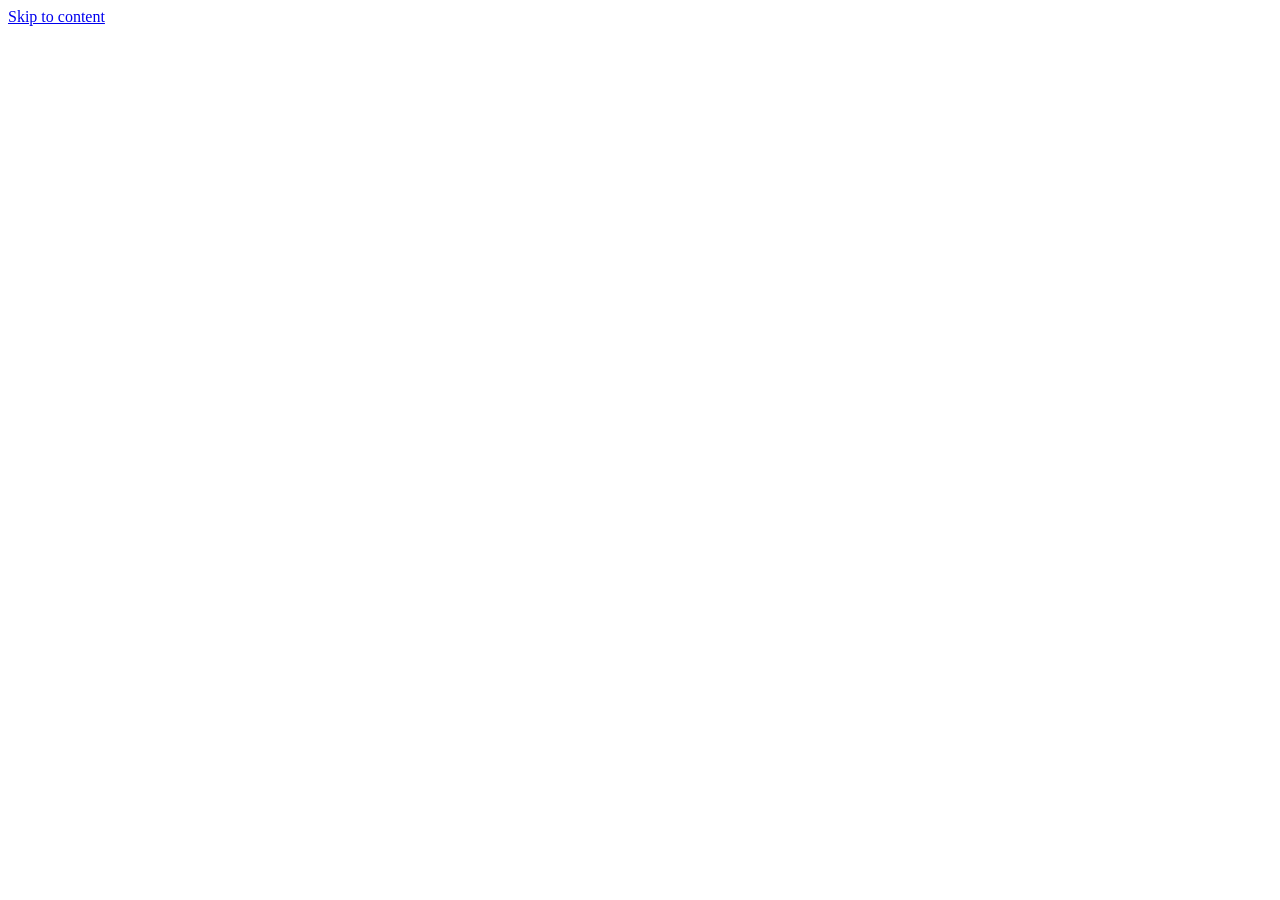
==== commit c04dc831: "Add files via upload" ====
--- a/index.html
+++ b/index.html
@@ -3,93 +3,22 @@
 <head>
 <meta charset="utf-8">
 <meta name="viewport" content="width=device-width, initial-scale=1">
-<title>Md Abdur Rahman · Doctoral Researcher, Photo-responsive Membranes</title>
+<title>Md Abdur Rahman · Doctoral researcher, photo-responsive membranes</title>
 <meta name="description" content="MSCA doctoral researcher in the PhotoBrane network, developing photo-responsive membranes for molecular separation.">
-<link rel="icon" href="data:image/svg+xml,%3Csvg xmlns='http://www.w3.org/2000/svg' viewBox='0 0 32 32'%3E%3Ccircle cx='16' cy='16' r='14' fill='%230B7A8A'/%3E%3C/svg%3E">
+<link rel="icon" href="data:image/svg+xml,%3Csvg xmlns='http://www.w3.org/2000/svg' viewBox='0 0 32 32'%3E%3Ccircle cx='16' cy='16' r='13' fill='none' stroke='%2317756E' stroke-width='4'/%3E%3Ccircle cx='16' cy='16' r='5' fill='%239B2C8C'/%3E%3C/svg%3E">
 <link rel="preconnect" href="https://fonts.googleapis.com">
 <link rel="preconnect" href="https://fonts.gstatic.com" crossorigin>
-<link href="https://fonts.googleapis.com/css2?family=Spectral:ital,wght@0,400;0,600;0,700;1,400&family=Public+Sans:wght@400;500;600&display=swap" rel="stylesheet">
-<link rel="stylesheet" href="style.css">
+<link href="https://fonts.googleapis.com/css2?family=Newsreader:ital,opsz,wght@0,6..72,400;0,6..72,500;0,6..72,600;1,6..72,400&family=Schibsted+Grotesk:wght@400;500;600&display=swap" rel="stylesheet">
+<link rel="stylesheet" href="assets/style.css">
+<script src="assets/boot.js"></script>
 </head>
-<body>
+<body data-page="index">
+<a class="skip" href="#main">Skip to content</a>
 <header id="site-header"></header>
-<main class="wrap">
-<div class="hero">
-  <div>
-    <h1 class="name">Md Abdur Rahman</h1>
-    <p class="lede">Doctoral researcher developing photo-responsive membranes for molecular separation.</p>
-    <p class="sub">Marie Skłodowska-Curie Actions (MSCA) Fellow in the PhotoBrane Doctoral Network. PhD student at Friedrich Schiller University Jena, working at the Leibniz Institute of Surface Engineering (IOM) in Leipzig, Germany.</p>
-    <div id="hero-icons"></div>
-    <div class="links">
-      <a class="btn primary" href="research.html">My research</a>
-      <a class="btn" href="publications.html">Publications</a>
-    </div>
-  </div>
-  <figure>
-    <svg class="mem" viewBox="0 0 400 252" role="img" aria-label="Diagram: light excites a molecule from its ground state to an excited state, which opens a gate in a membrane so potassium ions pass while sodium ions are held back">
-      <line class="lvl" x1="30" y1="62" x2="130" y2="62"/>
-      <line class="lvl" x1="30" y1="190" x2="130" y2="190"/>
-      <text x="4" y="66">S₁</text><text x="4" y="194">S₀</text>
-      <g class="up">
-        <path class="photon" d="M60 188 q8 -9 0 -18 t0 -18 t0 -18 t0 -18 t0 -18 t0 -18 t0 -18"/>
-        <polygon class="head" points="54,70 60,58 66,70"/>
-        <text class="hv" x="70" y="128">hν</text>
-      </g>
-      <g class="down">
-        <line class="decay" x1="108" y1="72" x2="108" y2="176"/>
-        <polygon class="dhead" points="102,176 108,188 114,176"/>
-      </g>
-      <circle class="e" cx="60" cy="190" r="6"/>
-      <path class="link" d="M132 62 C190 62 228 84 262 112"/>
-      <rect class="wall" x="260" y="20" width="18" height="90" rx="3"/>
-      <rect class="wall" x="260" y="140" width="18" height="90" rx="3"/>
-      <rect class="flap ftop" x="262" y="110" width="14" height="15"/>
-      <rect class="flap fbot" x="262" y="125" width="14" height="15"/>
-      <circle class="k k1" cx="215" cy="116" r="5"/>
-      <circle class="k k2" cx="215" cy="125" r="5"/>
-      <circle class="k k3" cx="215" cy="134" r="5"/>
-      <circle class="na n1" cx="215" cy="75" r="9"/>
-      <circle class="na n2" cx="215" cy="175" r="9"/>
-      <text x="4" y="246">Photophysics</text>
-      <text x="214" y="246">Membrane separation</text>
-    </svg>
-    <figcaption>Two fields, one system: light excites a photoresponsive material (photophysics), which opens the membrane to one ion and holds back another (separation).</figcaption>
-  </figure>
-</div>
-
-<section id="about">
-  <h2>About</h2>
-  <div>
-    <p>I research photo-responsive membrane systems for molecular separation. PhotoBrane brings together membrane technology, materials science and photochemistry to build membranes whose properties are controlled by light, with the aims of better separation performance, less fouling and longer membrane lifetime.</p>
-    <p>I study these systems with spectroscopy, from UV–Vis to transient absorption, to understand the light-induced processes in the materials. My background is in materials engineering, followed by the Erasmus Mundus Master's in Membrane Engineering for Sustainable Development.</p>
-  </div>
-</section>
-
-<section id="highlights">
-  <h2>Highlights</h2>
-  <div>
-    <div class="item">
-      <h3>PhD student representative, PhotoBrane Doctoral Network</h3>
-      <p>Elected at the kick-off meeting in Jena. I am the contact point for the doctoral researchers in the network.</p>
-    </div>
-    <div class="item">
-      <h3>Best Group, 41st EMS Summer School</h3>
-      <p>With team AQUA SALMS at the University of Girona, 2026, for a membrane-based solution to landfill leachate treatment. <a href="events.html">Conferences and training</a></p>
-    </div>
-    <div class="item">
-      <h3>Review article on COF-based mixed matrix membranes</h3>
-      <p>Journal of Membrane Science, 2026. <a href="publications.html">Publications</a></p>
-    </div>
-  </div>
-</section>
-
-<section id="latest">
-  <h2>Latest news</h2>
-  <div id="latest-posts"><noscript>Please enable JavaScript to see the latest news.</noscript></div>
-</section>
-</main>
+<main id="main" class="wrap"><noscript><p class="note">This site needs JavaScript to show its content.</p></noscript></main>
 <footer id="site-footer"></footer>
-<script src="data.js"></script>
-<script src="site.js"></script>
+<script src="content.js"></script>
+<script src="assets/map.js"></script>
+<script src="assets/site.js"></script>
 </body>
 </html>
